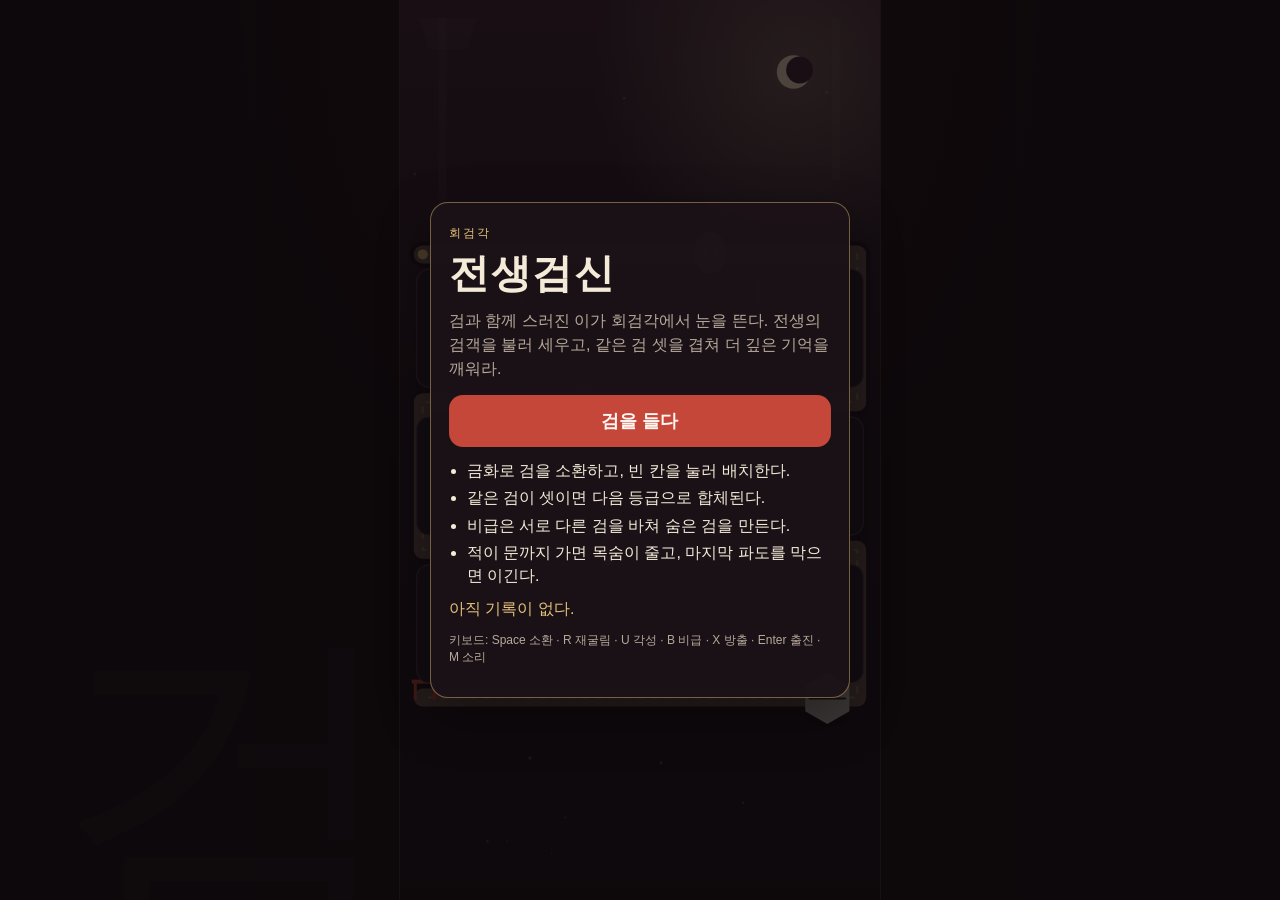
==== geomsin-defense/index.html @ bc525b06 "Add 전생검신, a browser random-defense game. Summon original sword bearers, merge three of a kind, and h" ====
<!DOCTYPE html>
<html lang="ko">
<head>
  <meta charset="UTF-8" />
  <meta name="viewport" content="width=device-width, initial-scale=1, minimum-scale=1, maximum-scale=1, user-scalable=no, viewport-fit=cover" />
  <meta name="theme-color" content="#1a1014" />
  <meta name="apple-mobile-web-app-capable" content="yes" />
  <meta name="mobile-web-app-capable" content="yes" />
  <title>전생검신</title>
  <meta name="description" content="전생검신. 검을 소환하고, 셋을 겹쳐 합체하고, 검로를 막는 랜덤 디펜스." />
  <link rel="icon" href="data:image/svg+xml,%3Csvg xmlns='http://www.w3.org/2000/svg' viewBox='0 0 32 32'%3E%3Crect fill='%231a1014' width='32' height='32'/%3E%3Cpath fill='%23e6c27a' d='M15 3h2l1 16h-4z'/%3E%3Cpath fill='%23c4473a' d='M10 19h12v3H10z'/%3E%3Cpath fill='%23f4ead8' d='M14.2 22h3.6V28h-3.6z'/%3E%3C/svg%3E" />
  <link rel="stylesheet" href="css/style.css" />
</head>
<body>
  <div id="app">
    <header id="hud">
      <div class="stat"><span>파도</span><strong id="hud-wave">—</strong></div>
      <div class="stat"><span>금화</span><strong id="hud-gold">0</strong></div>
      <div class="stat"><span>목숨</span><strong id="hud-lives">20</strong></div>
      <div class="stat"><span>시간</span><strong id="hud-time">00:00</strong></div>
      <button id="btn-mute" type="button" aria-pressed="false">소리</button>
    </header>
    <p id="preview" class="preview">전생의 검객을 불러, 검로를 막는다.</p>
    <div id="stage">
      <canvas id="view" aria-hidden="true"></canvas>
    </div>
    <p id="inspect" class="inspect"></p>
    <div id="dock">
      <div id="controls">
        <button id="btn-summon" type="button"><b id="lbl-summon">소환</b><small id="cost-summon">50</small></button>
        <button id="btn-reroll" type="button"><b>재굴림</b><small id="cost-reroll">18</small></button>
        <button id="btn-upgrade" type="button"><b id="lbl-upgrade">각성 1</b><small id="cost-upgrade">130</small></button>
        <button id="btn-recipe" type="button"><b>비급</b><small id="cost-recipe">조합</small></button>
        <button id="btn-sell" type="button"><b>방출</b><small id="cost-sell">—</small></button>
        <button id="btn-call" type="button"><b id="lbl-call">출진</b><small id="cost-call">—</small></button>
      </div>
    </div>
    <p id="status" class="status"></p>
  </div>

  <section id="title" class="overlay">
    <div class="panel">
      <p class="eyebrow">회검각</p>
      <h1>전생검신</h1>
      <p class="lede">검과 함께 스러진 이가 회검각에서 눈을 뜬다. 전생의 검객을 불러 세우고, 같은 검 셋을 겹쳐 더 깊은 기억을 깨워라.</p>
      <button id="btn-start" class="primary" type="button">검을 들다</button>
      <ul class="rules">
        <li>금화로 검을 소환하고, 빈 칸을 눌러 배치한다.</li>
        <li>같은 검이 셋이면 다음 등급으로 합체된다.</li>
        <li>비급은 서로 다른 검을 바쳐 숨은 검을 만든다.</li>
        <li>적이 문까지 가면 목숨이 줄고, 마지막 파도를 막으면 이긴다.</li>
      </ul>
      <p id="title-best" class="best">아직 기록이 없다.</p>
      <p class="keys">키보드: Space 소환 · R 재굴림 · U 각성 · B 비급 · X 방출 · Enter 출진 · M 소리</p>
    </div>
  </section>

  <section id="recipe" class="overlay" hidden>
    <div class="panel">
      <p class="eyebrow">숨은 검</p>
      <h2>비급</h2>
      <p class="lede">셋이 겹치는 합체와 달리, 적힌 검을 제물로 바친다. 더 높은 등급이 있으면 낮은 쪽을 먼저 쓴다. 보는 동안 시간은 멈춘다.</p>
      <div id="recipe-list"></div>
      <button id="recipe-close" class="ghost" type="button">닫기</button>
    </div>
  </section>

  <section id="gameover" class="overlay" hidden>
    <div class="panel">
      <p id="over-kicker" class="eyebrow">회검각</p>
      <h2 id="over-title">검이 꺾였다</h2>
      <p id="over-flavor" class="flavor"></p>
      <dl class="stats">
        <div><dt>파도</dt><dd id="stat-wave">0</dd></div>
        <div><dt>처치</dt><dd id="stat-kills">0</dd></div>
        <div><dt>합체</dt><dd id="stat-merges">0</dd></div>
        <div><dt>누수</dt><dd id="stat-leaks">0</dd></div>
        <div><dt>시간</dt><dd id="stat-time">00:00</dd></div>
        <div><dt>획득 금화</dt><dd id="stat-gold">0</dd></div>
      </dl>
      <p id="over-best" class="best"></p>
      <button id="btn-restart" class="primary" type="button">다시 들다</button>
    </div>
  </section>

  <div id="live" class="sr-only" aria-live="polite"></div>
  <noscript>이 게임은 자바스크립트가 필요하다.</noscript>
  <script src="js/balance.js"></script>
  <script src="js/audio.js"></script>
  <script src="js/game.js"></script>
  <script src="js/render.js"></script>
  <script src="js/main.js"></script>
</body>
</html>
---- geomsin-defense/css/style.css ----
:root {
  color-scheme: dark;
  --paper: #f4ead8;
  --muted: #b6a89a;
  --gold: #e6c27a;
  --cinnabar: #c4473a;
  --ink: #1a1014;
  --plum: #241820;
  --line: #4a3842;
  --danger: #ff6b5a;
  --font: "Apple SD Gothic Neo", "Noto Sans KR", "Noto Sans CJK KR", "NanumGothic", "Malgun Gothic", "WenQuanYi Micro Hei", sans-serif;
}

* { box-sizing: border-box; }

html, body {
  margin: 0;
  width: 100%;
  height: 100%;
  background:
    radial-gradient(ellipse at 50% 0%, rgba(196, 71, 58, 0.16), transparent 46%),
    #120c0e;
  color: var(--paper);
  font-family: var(--font);
}

html {
  position: fixed;
  inset: 0;
  overflow: hidden;
  overscroll-behavior: none;
}

body {
  position: fixed;
  inset: 0;
  overflow: hidden;
  touch-action: none;
  user-select: none;
  -webkit-user-select: none;
  -webkit-touch-callout: none;
  overscroll-behavior: none;
}

button { font-family: inherit; }

#app {
  position: relative;
  display: flex;
  flex-direction: column;
  width: min(480px, 100%);
  height: 100%;
  height: 100dvh;
  margin: 0 auto;
  background: linear-gradient(#2a1a22, #140e12 28%);
  box-shadow: 0 0 0 1px rgba(230, 194, 122, 0.18);
}

#hud {
  display: grid;
  grid-template-columns: 1.1fr 0.8fr 0.8fr 0.9fr auto;
  gap: 6px;
  align-items: end;
  padding:
    calc(8px + env(safe-area-inset-top))
    calc(10px + env(safe-area-inset-right))
    6px
    calc(10px + env(safe-area-inset-left));
  border-bottom: 1px solid rgba(230, 194, 122, 0.28);
}

.stat {
  min-width: 0;
  display: flex;
  flex-direction: column;
  gap: 1px;
}

.stat span, #btn-mute {
  font-size: 11px;
  letter-spacing: 0.08em;
  color: var(--gold);
}

.stat strong {
  font-size: 20px;
  font-variant-numeric: tabular-nums;
  font-weight: 700;
  line-height: 1.1;
}

.stat strong.danger { color: var(--danger); }

#btn-mute {
  min-width: 52px;
  min-height: 36px;
  padding: 6px 8px;
  border-radius: 999px;
  border: 1px solid var(--line);
  background: transparent;
  color: var(--gold);
}

.preview, .inspect, .status {
  margin: 0;
  padding: 4px 12px;
  color: var(--muted);
  font-size: 13px;
  line-height: 1.35;
}

.preview {
  color: var(--paper);
  white-space: nowrap;
  overflow: hidden;
  text-overflow: ellipsis;
}

.inspect {
  min-height: 2.7em;
  max-height: 2.7em;
  overflow: hidden;
  display: -webkit-box;
  -webkit-line-clamp: 2;
  -webkit-box-orient: vertical;
}

#stage {
  position: relative;
  flex: 1;
  min-height: 0;
  touch-action: none;
}

#view {
  display: block;
  width: 100%;
  height: 100%;
  touch-action: none;
}

#dock { display: contents; }

#controls {
  display: grid;
  grid-template-columns: repeat(3, 1fr);
  gap: 8px;
  padding: 8px 10px 0;
}

#controls button {
  min-height: 52px;
  padding: 6px 4px 5px;
  border-radius: 12px;
  border: 1px solid var(--line);
  background: #2a1c24;
  color: var(--paper);
  display: flex;
  flex-direction: column;
  align-items: center;
  justify-content: center;
  gap: 1px;
  touch-action: manipulation;
}

#controls button b {
  font-size: 15px;
  font-weight: 700;
}

#controls button small {
  font-size: 11px;
  color: var(--gold);
  max-width: 100%;
  overflow: hidden;
  text-overflow: ellipsis;
  white-space: nowrap;
}

#btn-summon {
  background: var(--cinnabar);
  border-color: #e07a6a;
  color: #fff8f2;
}

#btn-summon small { color: #ffe7c2; }

#controls button.is-broke { opacity: 0.55; }
#controls button.is-wait { background: #8a5a22; border-color: var(--gold); }
#controls button.is-ready { border-color: var(--gold); box-shadow: inset 0 0 0 1px var(--gold); }

#controls button:active { transform: translateY(1px); }
#controls button:focus-visible,
#btn-mute:focus-visible,
.primary:focus-visible,
.recipe-btn:focus-visible {
  outline: 2px solid var(--gold);
  outline-offset: 2px;
}

.status {
  min-height: 1.4em;
  padding-bottom: calc(8px + env(safe-area-inset-bottom));
  color: var(--gold);
  white-space: nowrap;
  overflow: hidden;
  text-overflow: ellipsis;
}

.overlay {
  position: fixed;
  inset: 0;
  z-index: 20;
  display: flex;
  align-items: center;
  justify-content: center;
  padding: 16px;
  background: rgba(12, 8, 10, 0.72);
}

.overlay[hidden],
#hud[hidden],
#dock[hidden],
.preview[hidden],
.inspect[hidden],
.status[hidden] { display: none !important; }

.panel {
  width: min(420px, 100%);
  max-height: min(86dvh, 680px);
  overflow: auto;
  overscroll-behavior: contain;
  touch-action: pan-y;
  padding: 22px 18px 18px;
  border-radius: 18px;
  background: rgba(28, 18, 24, 0.96);
  border: 1px solid rgba(230, 194, 122, 0.45);
  box-shadow: 0 18px 50px rgba(0, 0, 0, 0.35);
}

.eyebrow {
  margin: 0 0 4px;
  color: var(--gold);
  letter-spacing: 0.18em;
  font-size: 12px;
}

h1, h2 { margin: 0 0 8px; font-weight: 700; }
h1 { font-size: 40px; letter-spacing: 0.04em; }
h2 { font-size: 28px; }

.lede, .flavor { margin: 0 0 14px; color: var(--muted); line-height: 1.5; }

.rules {
  margin: 12px 0;
  padding-left: 1.1em;
  color: var(--paper);
  line-height: 1.45;
}

.rules li { margin: 4px 0; }

.keys {
  margin: 0 0 12px;
  color: var(--muted);
  font-size: 12px;
  line-height: 1.45;
}

.best { margin: 0 0 12px; color: var(--gold); }

.primary, .ghost {
  width: 100%;
  min-height: 52px;
  border-radius: 14px;
  font-size: 18px;
  font-weight: 700;
  touch-action: manipulation;
}

.primary {
  border: 0;
  background: var(--cinnabar);
  color: #fff8f2;
}

.ghost {
  margin-top: 8px;
  border: 1px solid var(--line);
  background: transparent;
  color: var(--paper);
}

.stats {
  display: grid;
  grid-template-columns: 1fr 1fr;
  gap: 8px 12px;
  margin: 0 0 12px;
}

.stats div {
  padding: 8px 10px;
  border-radius: 10px;
  background: rgba(255, 255, 255, 0.03);
}

.stats dt { color: var(--muted); font-size: 12px; }
.stats dd { margin: 2px 0 0; font-size: 18px; font-weight: 700; }

.recipe-btn {
  width: 100%;
  margin: 0 0 8px;
  padding: 10px 12px;
  text-align: left;
  border-radius: 12px;
  border: 1px solid var(--line);
  background: #20161c;
  color: var(--paper);
  display: flex;
  flex-direction: column;
  gap: 3px;
  min-height: 52px;
}

.recipe-btn b { font-size: 16px; }
.recipe-btn span { color: var(--gold); font-size: 13px; }
.recipe-btn small { color: var(--muted); line-height: 1.35; }
.recipe-btn.is-ready { border-color: var(--gold); }

.sr-only {
  position: absolute;
  width: 1px;
  height: 1px;
  padding: 0;
  margin: -1px;
  overflow: hidden;
  clip: rect(0, 0, 0, 0);
  border: 0;
}

@media (min-width: 900px) {
  body::before {
    content: "검";
    position: fixed;
    left: 4vw;
    bottom: -4vh;
    font-size: 28vw;
    line-height: 0.8;
    color: rgba(244, 234, 216, 0.04);
    pointer-events: none;
  }
}

@media (max-height: 520px) and (orientation: landscape) {
  #app {
    width: 100%;
    max-width: none;
    display: grid;
    grid-template-columns: minmax(0, 1fr) 232px;
    grid-template-areas:
      "hud hud"
      "preview preview"
      "stage inspect"
      "stage controls"
      "status status";
  }

  #hud { grid-area: hud; }
  .preview { grid-area: preview; }
  #stage { grid-area: stage; }
  .inspect {
    grid-area: inspect;
    max-height: none;
    -webkit-line-clamp: 6;
  }
  #controls {
    grid-area: controls;
    grid-template-columns: 1fr 1fr;
    align-content: end;
  }
  .status { grid-area: status; }
  #controls button { min-height: 48px; }
}

@media (max-height: 700px) and (orientation: portrait) {
  h1 { font-size: 32px; }
  .stat strong { font-size: 17px; }
  #controls { gap: 6px; }
  #controls button { min-height: 48px; }
}

@media (max-height: 560px) and (orientation: portrait) {
  .inspect { display: none; }
}
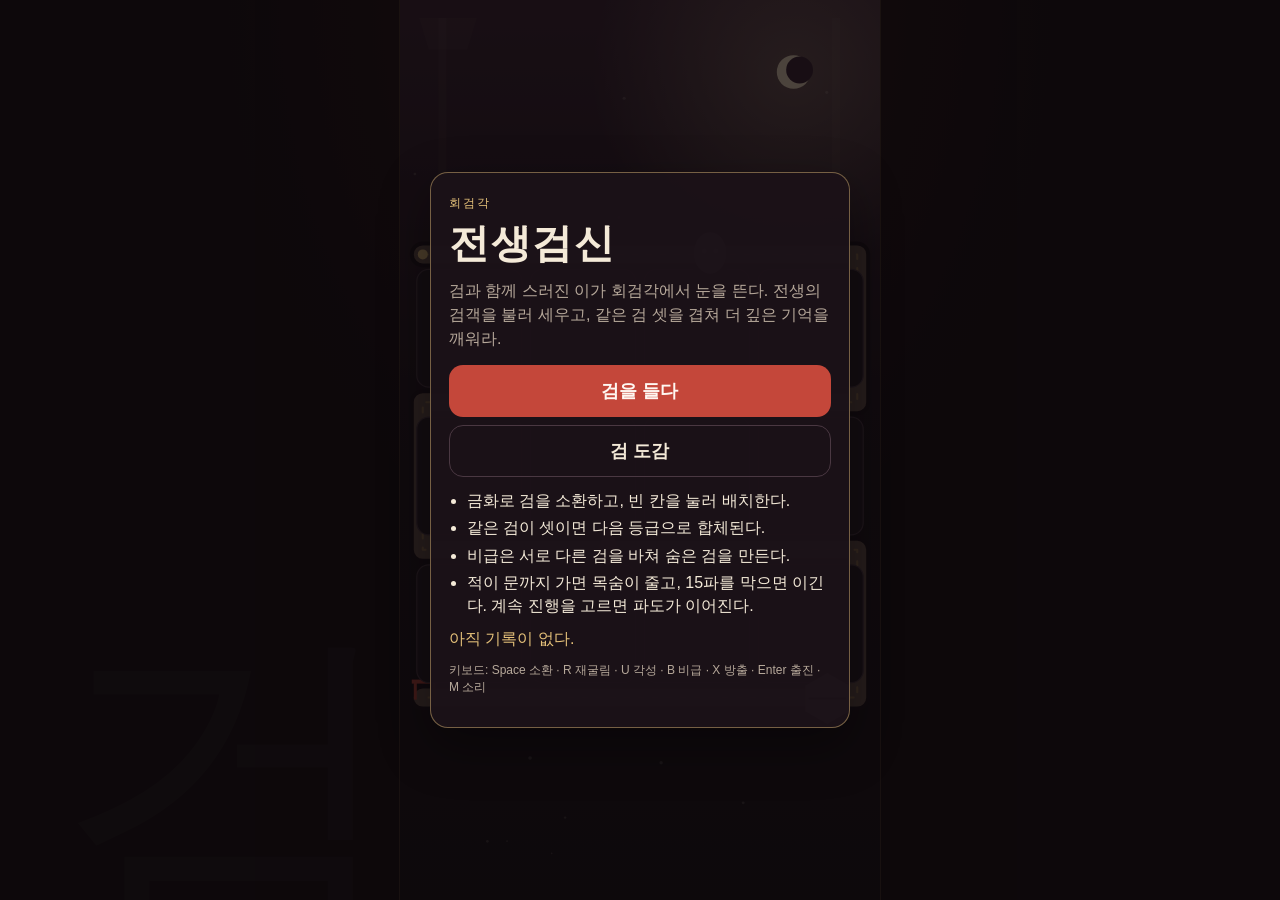
==== commit 75f4a39c: "Add endless mode and a sword codex to 전생검신 After wave 15 the player can keep going into scaling wave" ====
--- a/geomsin-defense/index.html
+++ b/geomsin-defense/index.html
@@ -44,11 +44,12 @@
       <h1>전생검신</h1>
       <p class="lede">검과 함께 스러진 이가 회검각에서 눈을 뜬다. 전생의 검객을 불러 세우고, 같은 검 셋을 겹쳐 더 깊은 기억을 깨워라.</p>
       <button id="btn-start" class="primary" type="button">검을 들다</button>
+      <button id="btn-codex" class="ghost" type="button">검 도감</button>
       <ul class="rules">
         <li>금화로 검을 소환하고, 빈 칸을 눌러 배치한다.</li>
         <li>같은 검이 셋이면 다음 등급으로 합체된다.</li>
         <li>비급은 서로 다른 검을 바쳐 숨은 검을 만든다.</li>
-        <li>적이 문까지 가면 목숨이 줄고, 마지막 파도를 막으면 이긴다.</li>
+        <li>적이 문까지 가면 목숨이 줄고, 15파를 막으면 이긴다. 계속 진행을 고르면 파도가 이어진다.</li>
       </ul>
       <p id="title-best" class="best">아직 기록이 없다.</p>
       <p class="keys">키보드: Space 소환 · R 재굴림 · U 각성 · B 비급 · X 방출 · Enter 출진 · M 소리</p>
@@ -62,6 +63,33 @@
       <p class="lede">셋이 겹치는 합체와 달리, 적힌 검을 제물로 바친다. 더 높은 등급이 있으면 낮은 쪽을 먼저 쓴다. 보는 동안 시간은 멈춘다.</p>
       <div id="recipe-list"></div>
       <button id="recipe-close" class="ghost" type="button">닫기</button>
+    </div>
+  </section>
+
+  <section id="gate" class="overlay" hidden>
+    <div class="panel">
+      <p class="eyebrow">열다섯 파도</p>
+      <h2>검로가 끝나지 않는다</h2>
+      <p class="lede">승리는 이미 이 기기에 남았다. 여기서 마치거나, 계속 진행해 더 깊은 파도로 갈 수 있다. 그 뒤로는 적의 체력과 수, 속도가 파도마다 조금씩 오른다.</p>
+      <dl class="stats">
+        <div><dt>파도</dt><dd id="gate-wave">15 / 15</dd></div>
+        <div><dt>처치</dt><dd id="gate-kills">0</dd></div>
+        <div><dt>시간</dt><dd id="gate-time">00:00</dd></div>
+      </dl>
+      <p id="gate-best" class="best"></p>
+      <button id="btn-endless" class="primary" type="button">계속 진행</button>
+      <button id="btn-claim" class="ghost" type="button">여기서 마치다</button>
+      <p class="keys">Enter 계속 진행 · Esc 여기서 마치다</p>
+    </div>
+  </section>
+
+  <section id="codex" class="overlay" hidden>
+    <div class="panel">
+      <p class="eyebrow">회검각</p>
+      <h2>검 도감</h2>
+      <p id="codex-progress" class="lede">발견한 검이 여기 남는다.</p>
+      <div id="codex-list"></div>
+      <button id="codex-close" class="ghost" type="button">닫기</button>
     </div>
   </section>
 
--- a/geomsin-defense/css/style.css
+++ b/geomsin-defense/css/style.css
@@ -193,6 +193,7 @@
 #controls button:focus-visible,
 #btn-mute:focus-visible,
 .primary:focus-visible,
+.ghost:focus-visible,
 .recipe-btn:focus-visible {
   outline: 2px solid var(--gold);
   outline-offset: 2px;
@@ -326,6 +327,42 @@
 .recipe-btn span { color: var(--gold); font-size: 13px; }
 .recipe-btn small { color: var(--muted); line-height: 1.35; }
 .recipe-btn.is-ready { border-color: var(--gold); }
+
+.codex-card {
+  display: flex;
+  gap: 10px;
+  align-items: stretch;
+  margin: 0 0 8px;
+  padding: 10px 12px;
+  min-height: 48px;
+  border-radius: 12px;
+  border: 1px solid var(--line);
+  background: #20161c;
+}
+
+.codex-card.is-locked { opacity: 0.78; }
+
+.codex-swatch {
+  width: 8px;
+  border-radius: 999px;
+  flex: none;
+}
+
+.codex-body {
+  min-width: 0;
+  display: flex;
+  flex-direction: column;
+  gap: 2px;
+}
+
+.codex-card b { font-size: 16px; font-weight: 700; }
+.codex-meta, .codex-tiers { font-size: 13px; line-height: 1.35; }
+.codex-meta { color: var(--gold); }
+.codex-tiers em { font-style: normal; }
+.codex-tiers .is-known { color: var(--paper); }
+.codex-tiers .is-miss { color: #6d5e68; }
+.codex-card small { color: var(--muted); line-height: 1.35; }
+#codex-list { margin-bottom: 4px; }
 
 .sr-only {
   position: absolute;
